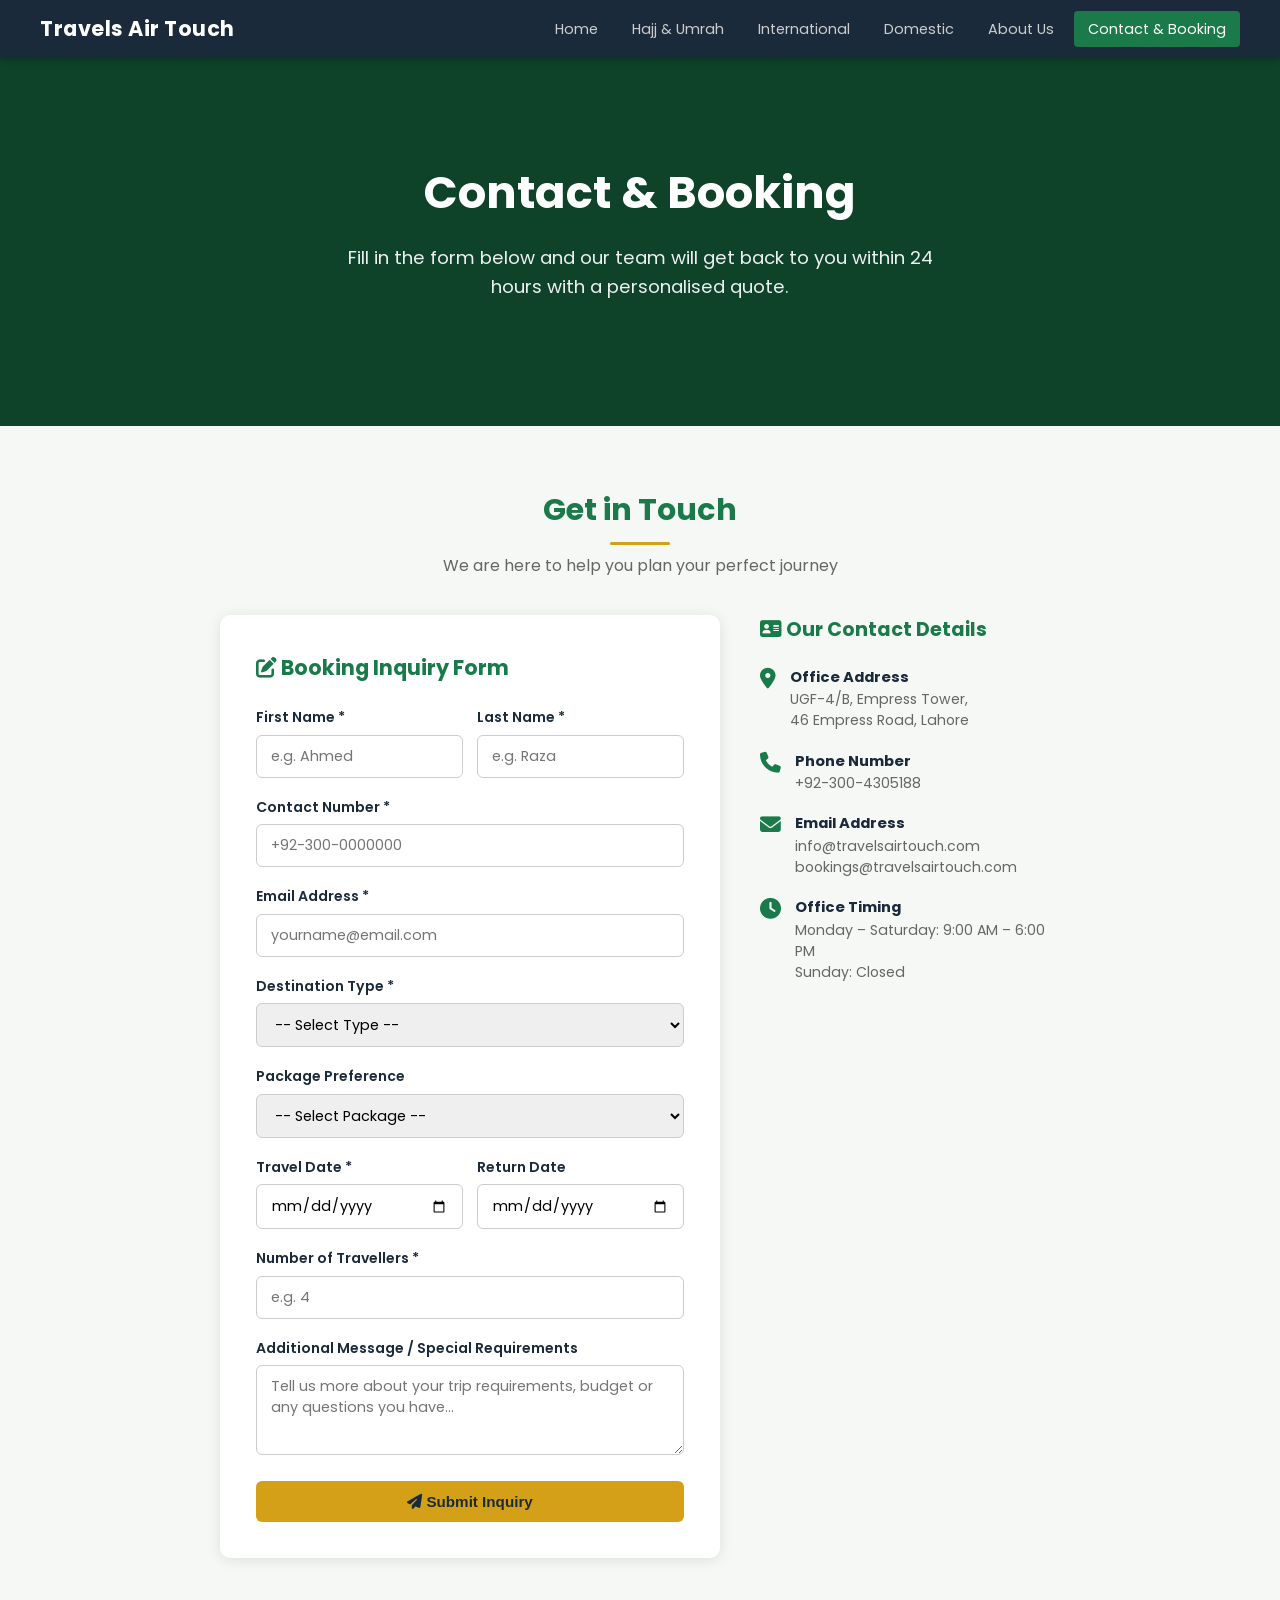
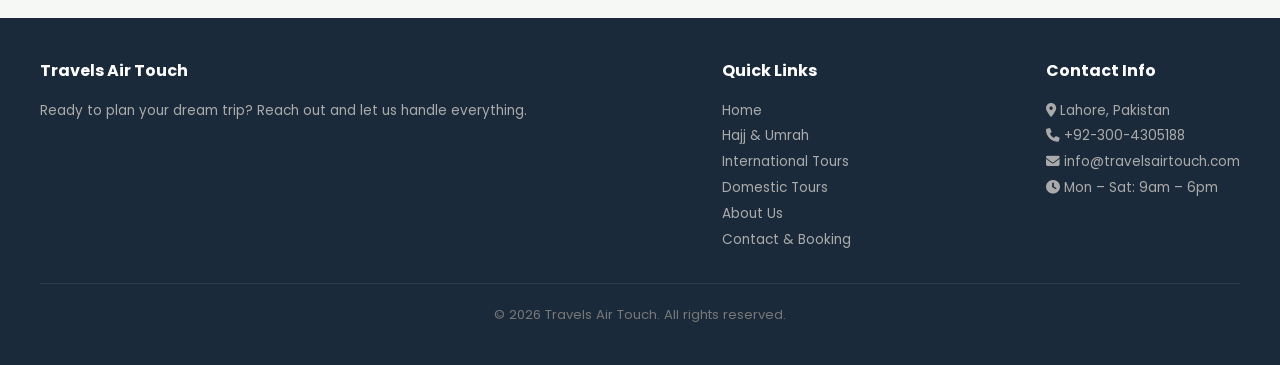
==== contact.html @ 582b8dd6 "Add files via upload" ====
<!DOCTYPE html>
<html lang="en">

<head>
  <meta charset="UTF-8">
  <meta name="viewport" content="width=device-width, initial-scale=1.0">
  <title>Contact &amp; Booking – Travels Air Touch</title>
  <link rel="stylesheet" href="style.css">
  <link rel="stylesheet"
        href="https://cdnjs.cloudflare.com/ajax/libs/font-awesome/6.5.0/css/all.min.css">
</head>

<body>

  <nav>
    <div class="nav-logo">
      <img src="logo.png" alt="Travels Air Touch Logo"
           onerror="this.style.display='none'">
      <span>Travels Air Touch</span>
    </div>
    <ul class="nav-links">
      <li><a href="index.html">Home</a></li>
      <li><a href="hajj-umrah.html">Hajj &amp; Umrah</a></li>
      <li><a href="international.html">International</a></li>
      <li><a href="domestic.html">Domestic</a></li>
      <li><a href="about.html">About Us</a></li>
      <li><a href="contact.html" class="active">Contact &amp; Booking</a></li>
    </ul>
  </nav>

  <!-- Hero -->
  <section class="hero"
    style="background-image: url('https://images.unsplash.com/photo-1521295121783-8a321d551ad2?w=1400&q=80');">
    <h1>Contact &amp; Booking</h1>
    <p>Fill in the form below and our team will get back to you within 24 hours with a personalised quote.</p>
  </section>

  <!-- ============================================================
       CONTACT + BOOKING SECTION
  ============================================================ -->
  <section class="section">
    <h2 class="section-title">Get in Touch</h2>
    <p class="section-subtitle">We are here to help you plan your perfect journey</p>

    <div class="contact-wrapper">

      <!-- ====================================================
           BOOKING INQUIRY FORM
           
           BEGINNER NOTE about HTML forms:
           <form>      = the form container
           <label>     = text that describes a field
           <input>     = a single-line text box
           <select>    = a dropdown list
           <option>    = one item inside the dropdown
           <textarea>  = a multi-line text box
           <button>    = a clickable button
           
           type="text"   → normal text input
           type="email"  → email input (validates @ sign)
           type="tel"    → phone number input
           type="date"   → date picker
           type="number" → number only input
           
           required      → browser will not submit if empty
           placeholder   → grey hint text inside the field
      ==================================================== -->
      <form class="booking-form" action="#" method="post">
        <h3><i class="fa-solid fa-pen-to-square"></i> Booking Inquiry Form</h3>

        <!-- Name fields in one row -->
        <div class="form-row">
          <div class="form-group">
            <label for="first-name">First Name *</label>
            <input type="text" id="first-name" name="first_name"
                   placeholder="e.g. Ahmed" required>
          </div>
          <div class="form-group">
            <label for="last-name">Last Name *</label>
            <input type="text" id="last-name" name="last_name"
                   placeholder="e.g. Raza" required>
          </div>
        </div>

        <!-- Contact number -->
        <div class="form-group">
          <label for="phone">Contact Number *</label>
          <input type="tel" id="phone" name="phone"
                 placeholder="+92-300-0000000" required>
        </div>

        <!-- Email -->
        <div class="form-group">
          <label for="email">Email Address *</label>
          <input type="email" id="email" name="email"
                 placeholder="yourname@email.com" required>
        </div>

        <!-- Destination type (dropdown) -->
        <div class="form-group">
          <label for="dest-type">Destination Type *</label>
          <select id="dest-type" name="destination_type" required>
            <option value="">-- Select Type --</option>
            <option value="hajj">Hajj</option>
            <option value="umrah">Umrah</option>
            <option value="international">International Tour</option>
            <option value="domestic">Domestic Tour</option>
          </select>
        </div>

        <!-- Package preference -->
        <div class="form-group">
          <label for="package">Package Preference</label>
          <select id="package" name="package">
            <option value="">-- Select Package --</option>
            <option value="economy">Economy</option>
            <option value="standard">Standard</option>
            <option value="premium">Premium</option>
            <option value="family">Family Package</option>
            <option value="custom">Custom / Not Sure</option>
          </select>
        </div>

        <!-- Travel dates in one row -->
        <div class="form-row">
          <div class="form-group">
            <label for="travel-date">Travel Date *</label>
            <input type="date" id="travel-date" name="travel_date" required>
          </div>
          <div class="form-group">
            <label for="return-date">Return Date</label>
            <input type="date" id="return-date" name="return_date">
          </div>
        </div>

        <!-- Number of travellers -->
        <div class="form-group">
          <label for="travellers">Number of Travellers *</label>
          <input type="number" id="travellers" name="travellers"
                 min="1" max="50" placeholder="e.g. 4" required>
        </div>

        <!-- Additional message -->
        <div class="form-group">
          <label for="message">Additional Message / Special Requirements</label>
          <textarea id="message" name="message"
                    placeholder="Tell us more about your trip requirements, budget or any questions you have..."></textarea>
        </div>

        <!--
          <button type="submit"> sends the form.
          We apply class="btn" so it gets our gold button style from CSS.
        -->
        <button type="submit" class="btn" style="width:100%;">
          <i class="fa-solid fa-paper-plane"></i> Submit Inquiry
        </button>

      </form><!-- end booking-form -->

      <!-- ====================================================
           COMPANY CONTACT INFORMATION
      ==================================================== -->
      <div class="contact-info">

        <h3><i class="fa-solid fa-address-card"></i> Our Contact Details</h3>

        <!-- Address -->
        <div class="contact-detail">
          <i class="fa-solid fa-location-dot"></i>
          <div>
            <strong>Office Address</strong>
            <p>UGF-4/B, Empress Tower,<br>46 Empress Road, Lahore</p>
          </div>
        </div>

        <!-- Phone -->
        <div class="contact-detail">
          <i class="fa-solid fa-phone"></i>
          <div>
            <strong>Phone Number</strong>
            <p>+92-300-4305188</p>
          </div>
        </div>

        <!-- Email -->
        <div class="contact-detail">
          <i class="fa-solid fa-envelope"></i>
          <div>
            <strong>Email Address</strong>
            <p>info@travelsairtouch.com<br>bookings@travelsairtouch.com</p>
          </div>
        </div>

        <!-- Office hours -->
        <div class="contact-detail">
          <i class="fa-solid fa-clock"></i>
          <div>
            <strong>Office Timing</strong>
            <p>Monday – Saturday: 9:00 AM – 6:00 PM<br>Sunday: Closed</p>
          </div>
        </div>

      </div><!-- end contact-info -->

    </div><!-- end contact-wrapper -->
  </section>

  <!-- Footer -->
  <footer>
    <div class="footer-content">
      <div class="footer-col">
        <h4>Travels Air Touch</h4>
        <p>Ready to plan your dream trip? Reach out and let us handle everything.</p>
      </div>
      <div class="footer-col">
        <h4>Quick Links</h4>
        <ul>
          <li><a href="index.html">Home</a></li>
          <li><a href="hajj-umrah.html">Hajj &amp; Umrah</a></li>
          <li><a href="international.html">International Tours</a></li>
          <li><a href="domestic.html">Domestic Tours</a></li>
          <li><a href="about.html">About Us</a></li>
          <li><a href="contact.html">Contact &amp; Booking</a></li>
        </ul>
      </div>
      <div class="footer-col">
        <h4>Contact Info</h4>
        <p><i class="fa-solid fa-location-dot"></i> Lahore, Pakistan</p>
        <p><i class="fa-solid fa-phone"></i> +92-300-4305188</p>
        <p><i class="fa-solid fa-envelope"></i> info@travelsairtouch.com</p>
        <p><i class="fa-solid fa-clock"></i> Mon – Sat: 9am – 6pm</p>
      </div>
    </div>
    <div class="footer-bottom">
      <p>&copy; 2026 Travels Air Touch. All rights reserved.</p>
    </div>
  </footer>

</body>
</html>
---- style.css ----
/* ============================================================
   style.css  –  Travels Air Touch
   This ONE CSS file is linked by ALL 6 HTML pages.
   
   HOW CSS WORKS (beginner note):
   - We "select" an HTML element and then write rules inside { }
   - Each rule is:  property: value;
   - Example:  color: red;   means "make the text red"
============================================================ */

/* ---------- 1. GOOGLE FONTS IMPORT ----------
   We import Poppins font so every page looks the same.
   @import must be the FIRST thing in the CSS file.
*/
@import url('https://fonts.googleapis.com/css2?family=Poppins:wght@400;600;700&display=swap');

/* ---------- 2. CSS VARIABLES (custom colours) ----------
   :root means "the whole webpage".
   We store our brand colours here so we only change them once.
*/
:root {
    --green:  #1a7a4a;   /* main brand green  */
    --gold:   #d4a017;   /* accent gold       */
    --dark:   #1b2a3b;   /* dark navy text    */
    --light:  #f5f8f5;   /* very light bg     */
    --white:  #ffffff;
    --grey:   #666666;
}

/* ---------- 3. RESET / BASE ----------
   * means "every element".
   box-sizing: border-box makes width/height easier to predict.
*/
* {
    margin: 0;
    padding: 0;
    box-sizing: border-box;
}

body {
    font-family: 'Poppins', sans-serif;
    background-color: var(--light);
    color: var(--dark);
    line-height: 1.6;   /* space between lines */
}

/* Links – remove default underline, add our colour */
a {
    text-decoration: none;
    color: inherit;
}

/* Images fill their container and never overflow */
img {
    max-width: 100%;
    display: block;
}

/* ---------- 4. NAVIGATION BAR ----------
   <nav> is the HTML element we style here.
*/
nav {
    background-color: var(--dark);
    padding: 0 40px;
    display: flex;              /* puts children side-by-side */
    align-items: center;        /* vertical centre            */
    justify-content: space-between;  /* logo left, links right */
    position: sticky;           /* sticks to top while scrolling */
    top: 0;
    z-index: 100;               /* stays above other content   */
    box-shadow: 0 2px 8px rgba(0,0,0,0.3);
}

/* Logo area inside nav */
.nav-logo {
    display: flex;
    align-items: center;
    gap: 10px;                  /* space between logo image and text */
    padding: 12px 0;
}

/* The <img> tag used for the logo */
.nav-logo img {
    width: 48px;
    height: 48px;
    border-radius: 8px;
    object-fit: contain;
    background-color: var(--white);
    padding: 4px;
}

/* Company name text next to logo */
.nav-logo span {
    color: var(--white);
    font-size: 1.3rem;
    font-weight: 700;
    letter-spacing: 0.5px;
}

/* The container holding all nav links */
.nav-links {
    display: flex;
    list-style: none;           /* removes bullet points from <ul> */
    gap: 6px;
}

/* Each nav link */
.nav-links a {
    color: #cccccc;
    padding: 8px 14px;
    border-radius: 4px;
    font-size: 0.9rem;
    transition: background-color 0.25s, color 0.25s;  /* smooth hover */
}

/* Hover state – when mouse is over a link */
.nav-links a:hover,
.nav-links a.active {
    background-color: var(--green);
    color: var(--white);
}

/* ---------- 5. HERO BANNER ----------
   A full-width banner at the top of the page.
   background-image is set per-page with an inline style.
*/
.hero {
    background-color: var(--green);   /* fallback colour if no image */
    background-size: cover;
    background-position: center;
    background-repeat: no-repeat;
    padding: 100px 40px;
    text-align: center;
    color: var(--white);
    position: relative;
}

/* Dark overlay on top of hero image so text is readable */
.hero::before {
    content: '';                /* required for pseudo-elements */
    position: absolute;
    inset: 0;                   /* shorthand for top/right/bottom/left: 0 */
    background-color: rgba(0, 0, 0, 0.45);
}

/* All hero text must be on top of the overlay */
.hero * {
    position: relative;
    z-index: 1;
}

.hero h1 {
    font-size: 2.8rem;
    margin-bottom: 14px;
}

.hero p {
    font-size: 1.15rem;
    max-width: 600px;
    margin: 0 auto 24px;
    opacity: 0.92;
}

/* ---------- 6. BUTTONS ---------- */
.btn {
    display: inline-block;
    background-color: var(--gold);
    color: var(--dark);
    padding: 12px 28px;
    border-radius: 6px;
    font-weight: 600;
    font-size: 0.95rem;
    transition: background-color 0.25s, transform 0.15s;
    border: none;
    cursor: pointer;
}

.btn:hover {
    background-color: #b8860b;  /* slightly darker gold on hover */
    transform: translateY(-2px);
}

.btn-outline {
    background-color: transparent;
    border: 2px solid var(--green);
    color: var(--green);
}

.btn-outline:hover {
    background-color: var(--green);
    color: var(--white);
    transform: translateY(-2px);
}

/* ---------- 7. SECTION WRAPPER ----------
   .section is used on every section of content to give padding.
*/
.section {
    padding: 60px 40px;
    max-width: 1200px;      /* content never gets too wide on big screens */
    margin: 0 auto;         /* centres the content horizontally */
}

/* Section heading style */
.section-title {
    font-size: 1.9rem;
    color: var(--green);
    margin-bottom: 8px;
    text-align: center;
}

/* Small subtitle below section heading */
.section-subtitle {
    text-align: center;
    color: var(--grey);
    margin-bottom: 36px;
    font-size: 1rem;
}

/* Horizontal line under section titles */
.section-title::after {
    content: '';
    display: block;
    width: 60px;
    height: 3px;
    background-color: var(--gold);
    margin: 8px auto 0;
    border-radius: 2px;
}

/* ---------- 8. CARDS GRID ----------
   A flexible grid that wraps automatically.
*/
.cards-grid {
    display: flex;
    flex-wrap: wrap;            /* cards go to next line if no space */
    gap: 24px;
    justify-content: center;
}

/* Individual card */
.card {
    background-color: var(--white);
    border-radius: 10px;
    box-shadow: 0 2px 12px rgba(0,0,0,0.09);
    overflow: hidden;           /* hides anything outside the rounded corners */
    width: 280px;
    transition: transform 0.25s, box-shadow 0.25s;
}

.card:hover {
    transform: translateY(-5px);
    box-shadow: 0 8px 24px rgba(0,0,0,0.15);
}

/* Image inside card */
.card-img {
    width: 100%;
    height: 180px;
    object-fit: cover;          /* crop the image nicely to fill space */
}

/* Text area inside card */
.card-body {
    padding: 16px;
}

.card-body h3 {
    font-size: 1.05rem;
    margin-bottom: 6px;
    color: var(--dark);
}

.card-body p {
    font-size: 0.88rem;
    color: var(--grey);
    margin-bottom: 10px;
}

/* Price tag on card */
.card-price {
    font-size: 1rem;
    font-weight: 700;
    color: var(--green);
}

/* Duration badge on card */
.card-badge {
    display: inline-block;
    background-color: var(--light);
    border: 1px solid var(--green);
    color: var(--green);
    font-size: 0.75rem;
    padding: 2px 8px;
    border-radius: 20px;
    margin-bottom: 8px;
}

/* ---------- 9. OVERVIEW / QUICK LINKS BOXES (home page) ---------- */
.overview-grid {
    display: flex;
    flex-wrap: wrap;
    gap: 24px;
    justify-content: center;
    margin-top: 30px;
}

.overview-box {
    background-color: var(--white);
    border-top: 4px solid var(--green);
    border-radius: 8px;
    padding: 28px 24px;
    width: 280px;
    text-align: center;
    box-shadow: 0 2px 10px rgba(0,0,0,0.08);
    transition: transform 0.2s;
}

.overview-box:hover {
    transform: translateY(-4px);
}

.overview-box i {
    font-size: 2.2rem;
    color: var(--green);
    margin-bottom: 12px;
}

.overview-box h3 {
    margin-bottom: 8px;
    font-size: 1.1rem;
}

.overview-box p {
    font-size: 0.87rem;
    color: var(--grey);
    margin-bottom: 14px;
}

/* ---------- 10. PRICING TABLE (Hajj/Umrah page) ---------- */
.pricing-table {
    width: 100%;
    border-collapse: collapse;     /* removes space between cells */
    margin-top: 16px;
    font-size: 0.92rem;
}

.pricing-table th,
.pricing-table td {
    border: 1px solid #ddd;
    padding: 12px 16px;
    text-align: center;
}

.pricing-table thead {
    background-color: var(--green);
    color: var(--white);
}

.pricing-table tbody tr:nth-child(even) {
    background-color: #f0f6f2;  /* alternating row colour */
}

.pricing-table .check {
    color: var(--green);
    font-weight: 700;
    font-size: 1rem;
}

.pricing-table .cross {
    color: #cc0000;
    font-weight: 700;
}

/* ---------- 11. INFO BOX (visa info etc.) ---------- */
.info-box {
    background-color: #e8f5ee;
    border-left: 5px solid var(--green);
    padding: 20px 24px;
    border-radius: 6px;
    margin: 30px 0;
}

.info-box h3 {
    color: var(--green);
    margin-bottom: 8px;
}

.info-box ul {
    padding-left: 20px;
}

.info-box li {
    margin-bottom: 6px;
    font-size: 0.92rem;
    color: var(--dark);
}

/* ---------- 12. GALLERY ---------- */
.gallery {
    display: flex;
    flex-wrap: wrap;
    gap: 12px;
    justify-content: center;
    margin-top: 20px;
}

.gallery img {
    width: 260px;
    height: 180px;
    object-fit: cover;
    border-radius: 8px;
    box-shadow: 0 2px 8px rgba(0,0,0,0.12);
    transition: transform 0.2s;
}

.gallery img:hover {
    transform: scale(1.03);
}

/* ---------- 13. ABOUT PAGE – TEAM CARDS ---------- */
.team-grid {
    display: flex;
    flex-wrap: wrap;
    gap: 24px;
    justify-content: center;
}

.team-card {
    background-color: var(--white);
    border-radius: 10px;
    text-align: center;
    padding: 30px 24px;
    width: 220px;
    box-shadow: 0 2px 12px rgba(0,0,0,0.09);
}

.team-avatar {
    width: 80px;
    height: 80px;
    border-radius: 50%;       /* makes image a circle */
    object-fit: cover;
    margin: 0 auto 14px;
    border: 3px solid var(--green);
}

.team-card h4 {
    font-size: 1rem;
    margin-bottom: 4px;
}

.team-card p {
    font-size: 0.82rem;
    color: var(--grey);
}

/* Why choose us – icon list */
.why-list {
    display: flex;
    flex-wrap: wrap;
    gap: 20px;
    justify-content: center;
    margin-top: 20px;
}

.why-item {
    background-color: var(--white);
    border-radius: 8px;
    padding: 20px;
    width: 240px;
    text-align: center;
    box-shadow: 0 2px 8px rgba(0,0,0,0.07);
}

.why-item i {
    font-size: 2rem;
    color: var(--gold);
    margin-bottom: 10px;
}

.why-item h4 {
    margin-bottom: 6px;
    font-size: 0.95rem;
}

.why-item p {
    font-size: 0.83rem;
    color: var(--grey);
}

/* ---------- 14. CONTACT FORM ---------- */
.contact-wrapper {
    display: flex;
    flex-wrap: wrap;
    gap: 40px;
    justify-content: center;
}

/* The booking form */
.booking-form {
    background-color: var(--white);
    padding: 36px;
    border-radius: 10px;
    box-shadow: 0 2px 14px rgba(0,0,0,0.1);
    width: 500px;
}

.booking-form h3 {
    color: var(--green);
    font-size: 1.3rem;
    margin-bottom: 22px;
}

/* Rows inside the form */
.form-group {
    margin-bottom: 18px;
}

.form-group label {
    display: block;             /* label goes on its own line */
    font-size: 0.88rem;
    font-weight: 600;
    margin-bottom: 6px;
    color: var(--dark);
}

/* All input / select / textarea fields */
.form-group input,
.form-group select,
.form-group textarea {
    width: 100%;
    padding: 10px 14px;
    border: 1px solid #ccc;
    border-radius: 6px;
    font-family: 'Poppins', sans-serif;
    font-size: 0.9rem;
    outline: none;
    transition: border-color 0.2s;
}

/* Highlight border when user clicks into field */
.form-group input:focus,
.form-group select:focus,
.form-group textarea:focus {
    border-color: var(--green);
}

.form-group textarea {
    resize: vertical;           /* user can resize textarea up/down only */
    min-height: 90px;
}

/* Two fields side-by-side using flex */
.form-row {
    display: flex;
    gap: 14px;
}

.form-row .form-group {
    flex: 1;                    /* each takes equal space */
}

/* Company contact info panel */
.contact-info {
    width: 300px;
}

.contact-info h3 {
    color: var(--green);
    font-size: 1.2rem;
    margin-bottom: 20px;
}

.contact-detail {
    display: flex;
    align-items: flex-start;
    gap: 14px;
    margin-bottom: 18px;
}

.contact-detail i {
    font-size: 1.3rem;
    color: var(--green);
    margin-top: 2px;
}

.contact-detail p {
    font-size: 0.88rem;
    color: var(--grey);
    line-height: 1.5;
}

.contact-detail strong {
    display: block;
    color: var(--dark);
    font-size: 0.92rem;
}

/* Social media icons row */
.social-links {
    display: flex;
    gap: 12px;
    margin-top: 20px;
}

.social-links a {
    display: inline-flex;
    align-items: center;
    justify-content: center;
    width: 40px;
    height: 40px;
    background-color: var(--green);
    color: var(--white);
    border-radius: 50%;
    font-size: 1rem;
    transition: background-color 0.2s, transform 0.2s;
}

.social-links a:hover {
    background-color: var(--gold);
    color: var(--dark);
    transform: scale(1.1);
}

/* ---------- 15. FOOTER ---------- */
footer {
    background-color: var(--dark);
    color: #cccccc;
    padding: 40px;
}

.footer-content {
    max-width: 1200px;
    margin: 0 auto;
    display: flex;
    flex-wrap: wrap;
    gap: 40px;
    justify-content: space-between;
}

.footer-col h4 {
    color: var(--white);
    margin-bottom: 14px;
    font-size: 1rem;
}

.footer-col p,
.footer-col li {
    font-size: 0.85rem;
    line-height: 1.9;
    color: #aaaaaa;
    list-style: none;
}

.footer-col a {
    color: #aaaaaa;
    transition: color 0.2s;
}

.footer-col a:hover {
    color: var(--gold);
}

/* The very bottom strip of the footer */
.footer-bottom {
    text-align: center;
    margin-top: 30px;
    padding-top: 20px;
    border-top: 1px solid #2e3e50;
    font-size: 0.82rem;
    color: #777;
    max-width: 1200px;
    margin: 30px auto 0;
}

/* ---------- 16. REGION HEADING (international page) ---------- */
.region-heading {
    font-size: 1.2rem;
    color: var(--dark);
    border-left: 4px solid var(--gold);
    padding-left: 12px;
    margin: 30px 0 18px;
    font-weight: 600;
}

/* ---------- 17. SEASONAL BADGE (domestic page) ---------- */
.season-badge {
    display: inline-block;
    padding: 3px 10px;
    border-radius: 20px;
    font-size: 0.75rem;
    font-weight: 600;
    margin-bottom: 6px;
}

.summer { background-color: #fff3cd; color: #856404; }
.winter { background-color: #cfe2ff; color: #084298; }

/* ---------- 18. ABOUT COMPANY BIO ---------- */
.company-bio {
    max-width: 800px;
    margin: 0 auto;
    font-size: 0.95rem;
    color: var(--dark);
    text-align: center;
    line-height: 1.9;
}

/* ---------- 19. UTILITY CLASSES ---------- */
.text-center { text-align: center; }
.mt-20 { margin-top: 20px; }
.mb-20 { margin-bottom: 20px; }

/* Highlighted number / stat boxes */
.stat-box {
    background-color: var(--green);
    color: var(--white);
    padding: 24px;
    border-radius: 8px;
    text-align: center;
    min-width: 160px;
}

.stat-box h2 {
    font-size: 2rem;
    margin-bottom: 4px;
}

.stat-box p {
    font-size: 0.85rem;
    opacity: 0.88;
}

.stats-row {
    display: flex;
    flex-wrap: wrap;
    gap: 16px;
    justify-content: center;
    margin-top: 30px;
}

/* Light horizontal divider */
.divider {
    border: none;
    border-top: 1px solid #dde7dd;
    margin: 40px auto;
    max-width: 1200px;
}
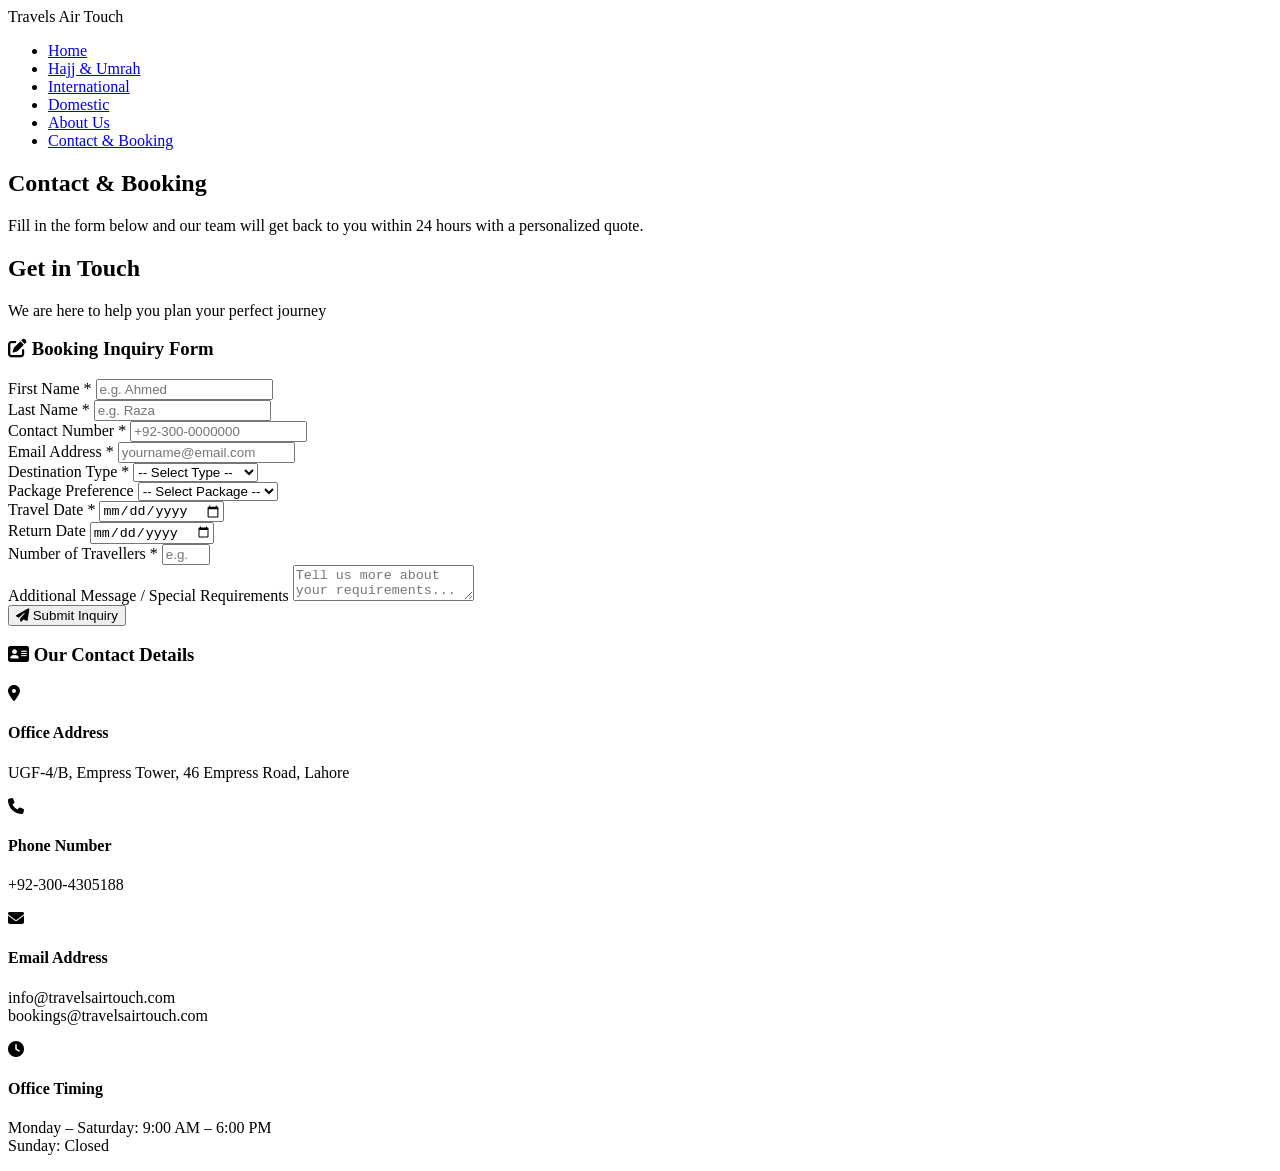
==== commit 95f3f6f3: "Add files via upload" ====
--- a/contact.html
+++ b/contact.html
@@ -1,240 +1,141 @@
-<!DOCTYPE html>
-<html lang="en">
-
-<head>
-  <meta charset="UTF-8">
-  <meta name="viewport" content="width=device-width, initial-scale=1.0">
-  <title>Contact &amp; Booking – Travels Air Touch</title>
-  <link rel="stylesheet" href="style.css">
-  <link rel="stylesheet"
-        href="https://cdnjs.cloudflare.com/ajax/libs/font-awesome/6.5.0/css/all.min.css">
-</head>
-
-<body>
-
-  <nav>
-    <div class="nav-logo">
-      <img src="logo.png" alt="Travels Air Touch Logo"
-           onerror="this.style.display='none'">
-      <span>Travels Air Touch</span>
-    </div>
-    <ul class="nav-links">
-      <li><a href="index.html">Home</a></li>
-      <li><a href="hajj-umrah.html">Hajj &amp; Umrah</a></li>
-      <li><a href="international.html">International</a></li>
-      <li><a href="domestic.html">Domestic</a></li>
-      <li><a href="about.html">About Us</a></li>
-      <li><a href="contact.html" class="active">Contact &amp; Booking</a></li>
-    </ul>
-  </nav>
-
-  <!-- Hero -->
-  <section class="hero"
-    style="background-image: url('https://images.unsplash.com/photo-1521295121783-8a321d551ad2?w=1400&q=80');">
-    <h1>Contact &amp; Booking</h1>
-    <p>Fill in the form below and our team will get back to you within 24 hours with a personalised quote.</p>
-  </section>
-
-  <!-- ============================================================
-       CONTACT + BOOKING SECTION
-  ============================================================ -->
-  <section class="section">
-    <h2 class="section-title">Get in Touch</h2>
-    <p class="section-subtitle">We are here to help you plan your perfect journey</p>
-
-    <div class="contact-wrapper">
-
-      <!-- ====================================================
-           BOOKING INQUIRY FORM
-           
-           BEGINNER NOTE about HTML forms:
-           <form>      = the form container
-           <label>     = text that describes a field
-           <input>     = a single-line text box
-           <select>    = a dropdown list
-           <option>    = one item inside the dropdown
-           <textarea>  = a multi-line text box
-           <button>    = a clickable button
-           
-           type="text"   → normal text input
-           type="email"  → email input (validates @ sign)
-           type="tel"    → phone number input
-           type="date"   → date picker
-           type="number" → number only input
-           
-           required      → browser will not submit if empty
-           placeholder   → grey hint text inside the field
-      ==================================================== -->
-      <form class="booking-form" action="#" method="post">
-        <h3><i class="fa-solid fa-pen-to-square"></i> Booking Inquiry Form</h3>
-
-        <!-- Name fields in one row -->
-        <div class="form-row">
-          <div class="form-group">
-            <label for="first-name">First Name *</label>
-            <input type="text" id="first-name" name="first_name"
-                   placeholder="e.g. Ahmed" required>
-          </div>
-          <div class="form-group">
-            <label for="last-name">Last Name *</label>
-            <input type="text" id="last-name" name="last_name"
-                   placeholder="e.g. Raza" required>
-          </div>
-        </div>
-
-        <!-- Contact number -->
-        <div class="form-group">
-          <label for="phone">Contact Number *</label>
-          <input type="tel" id="phone" name="phone"
-                 placeholder="+92-300-0000000" required>
-        </div>
-
-        <!-- Email -->
-        <div class="form-group">
-          <label for="email">Email Address *</label>
-          <input type="email" id="email" name="email"
-                 placeholder="yourname@email.com" required>
-        </div>
-
-        <!-- Destination type (dropdown) -->
-        <div class="form-group">
-          <label for="dest-type">Destination Type *</label>
-          <select id="dest-type" name="destination_type" required>
-            <option value="">-- Select Type --</option>
-            <option value="hajj">Hajj</option>
-            <option value="umrah">Umrah</option>
-            <option value="international">International Tour</option>
-            <option value="domestic">Domestic Tour</option>
-          </select>
-        </div>
-
-        <!-- Package preference -->
-        <div class="form-group">
-          <label for="package">Package Preference</label>
-          <select id="package" name="package">
-            <option value="">-- Select Package --</option>
-            <option value="economy">Economy</option>
-            <option value="standard">Standard</option>
-            <option value="premium">Premium</option>
-            <option value="family">Family Package</option>
-            <option value="custom">Custom / Not Sure</option>
-          </select>
-        </div>
-
-        <!-- Travel dates in one row -->
-        <div class="form-row">
-          <div class="form-group">
-            <label for="travel-date">Travel Date *</label>
-            <input type="date" id="travel-date" name="travel_date" required>
-          </div>
-          <div class="form-group">
-            <label for="return-date">Return Date</label>
-            <input type="date" id="return-date" name="return_date">
-          </div>
-        </div>
-
-        <!-- Number of travellers -->
-        <div class="form-group">
-          <label for="travellers">Number of Travellers *</label>
-          <input type="number" id="travellers" name="travellers"
-                 min="1" max="50" placeholder="e.g. 4" required>
-        </div>
-
-        <!-- Additional message -->
-        <div class="form-group">
-          <label for="message">Additional Message / Special Requirements</label>
-          <textarea id="message" name="message"
-                    placeholder="Tell us more about your trip requirements, budget or any questions you have..."></textarea>
-        </div>
-
-        <!--
-          <button type="submit"> sends the form.
-          We apply class="btn" so it gets our gold button style from CSS.
-        -->
-        <button type="submit" class="btn" style="width:100%;">
-          <i class="fa-solid fa-paper-plane"></i> Submit Inquiry
-        </button>
-
-      </form><!-- end booking-form -->
-
-      <!-- ====================================================
-           COMPANY CONTACT INFORMATION
-      ==================================================== -->
-      <div class="contact-info">
-
-        <h3><i class="fa-solid fa-address-card"></i> Our Contact Details</h3>
-
-        <!-- Address -->
-        <div class="contact-detail">
-          <i class="fa-solid fa-location-dot"></i>
-          <div>
-            <strong>Office Address</strong>
-            <p>UGF-4/B, Empress Tower,<br>46 Empress Road, Lahore</p>
-          </div>
-        </div>
-
-        <!-- Phone -->
-        <div class="contact-detail">
-          <i class="fa-solid fa-phone"></i>
-          <div>
-            <strong>Phone Number</strong>
-            <p>+92-300-4305188</p>
-          </div>
-        </div>
-
-        <!-- Email -->
-        <div class="contact-detail">
-          <i class="fa-solid fa-envelope"></i>
-          <div>
-            <strong>Email Address</strong>
-            <p>info@travelsairtouch.com<br>bookings@travelsairtouch.com</p>
-          </div>
-        </div>
-
-        <!-- Office hours -->
-        <div class="contact-detail">
-          <i class="fa-solid fa-clock"></i>
-          <div>
-            <strong>Office Timing</strong>
-            <p>Monday – Saturday: 9:00 AM – 6:00 PM<br>Sunday: Closed</p>
-          </div>
-        </div>
-
-      </div><!-- end contact-info -->
-
-    </div><!-- end contact-wrapper -->
-  </section>
-
-  <!-- Footer -->
-  <footer>
-    <div class="footer-content">
-      <div class="footer-col">
-        <h4>Travels Air Touch</h4>
-        <p>Ready to plan your dream trip? Reach out and let us handle everything.</p>
-      </div>
-      <div class="footer-col">
-        <h4>Quick Links</h4>
-        <ul>
-          <li><a href="index.html">Home</a></li>
-          <li><a href="hajj-umrah.html">Hajj &amp; Umrah</a></li>
-          <li><a href="international.html">International Tours</a></li>
-          <li><a href="domestic.html">Domestic Tours</a></li>
-          <li><a href="about.html">About Us</a></li>
-          <li><a href="contact.html">Contact &amp; Booking</a></li>
-        </ul>
-      </div>
-      <div class="footer-col">
-        <h4>Contact Info</h4>
-        <p><i class="fa-solid fa-location-dot"></i> Lahore, Pakistan</p>
-        <p><i class="fa-solid fa-phone"></i> +92-300-4305188</p>
-        <p><i class="fa-solid fa-envelope"></i> info@travelsairtouch.com</p>
-        <p><i class="fa-solid fa-clock"></i> Mon – Sat: 9am – 6pm</p>
-      </div>
-    </div>
-    <div class="footer-bottom">
-      <p>&copy; 2026 Travels Air Touch. All rights reserved.</p>
-    </div>
-  </footer>
-
-</body>
-</html>
+<!DOCTYPE html>
+<html lang="en">
+<head>
+  <meta charset="UTF-8">
+  <meta name="viewport" content="width=device-width, initial-scale=1.0">
+  <title>Contact & Booking – Travels Air Touch</title>
+  <link rel="stylesheet" href="../Styles/common.css">
+  <link rel="stylesheet" href="../Styles/contact.css">
+  <link rel="stylesheet" href="https://cdnjs.cloudflare.com/ajax/libs/font-awesome/6.5.0/css/all.min.css">
+</head>
+<body>
+  <nav>
+    <div class="nav-logo">
+      <img src="logo.png" alt="Travels Air Touch Logo" onerror="this.style.display='none'">
+      <span>Travels Air Touch</span>
+    </div>
+    <ul class="nav-links">
+      <li><a href="../index.html">Home</a></li>
+      <li><a href="hajj-umrah.html">Hajj & Umrah</a></li>
+      <li><a href="international.html">International</a></li>
+      <li><a href="domestic.html">Domestic</a></li>
+      <li><a href="about.html">About Us</a></li>
+      <li><a href="contact.html" class="active">Contact & Booking</a></li>
+    </ul>
+  </nav>
+
+  <section class="hero" style="background-image: url('https://images.unsplash.com/photo-1521295121783-8a321d551ad2?w=1400&q=80');">
+    <h1>Contact & Booking</h1>
+    <p>Fill in the form below and our team will get back to you within 24 hours with a personalized quote.</p>
+  </section>
+
+  <section class="section">
+    <h2 class="section-title">Get in Touch</h2>
+    <p class="section-subtitle">We are here to help you plan your perfect journey</p>
+
+    <div class="contact-wrapper">
+      <form class="booking-form" action="#" method="post">
+        <h3><i class="fa-solid fa-pen-to-square"></i> Booking Inquiry Form</h3>
+
+        <div class="form-row">
+          <div class="form-group">
+            <label for="first-name">First Name *</label>
+            <input type="text" id="first-name" name="first_name" placeholder="e.g. Ahmed" required>
+          </div>
+          <div class="form-group">
+            <label for="last-name">Last Name *</label>
+            <input type="text" id="last-name" name="last_name" placeholder="e.g. Raza" required>
+          </div>
+        </div>
+
+        <div class="form-group">
+          <label for="phone">Contact Number *</label>
+          <input type="tel" id="phone" name="phone" placeholder="+92-300-0000000" required>
+        </div>
+
+        <div class="form-group">
+          <label for="email">Email Address *</label>
+          <input type="email" id="email" name="email" placeholder="yourname@email.com" required>
+        </div>
+
+        <div class="form-group">
+          <label for="dest-type">Destination Type *</label>
+          <select id="dest-type" name="destination_type" required>
+            <option value="">-- Select Type --</option>
+            <option value="hajj">Hajj</option>
+            <option value="umrah">Umrah</option>
+            <option value="international">International Tour</option>
+            <option value="domestic">Domestic Tour</option>
+          </select>
+        </div>
+
+        <div class="form-group">
+          <label for="package">Package Preference</label>
+          <select id="package" name="package">
+            <option value="">-- Select Package --</option>
+            <option value="economy">Economy</option>
+            <option value="standard">Standard</option>
+            <option value="premium">Premium</option>
+            <option value="family">Family Package</option>
+            <option value="custom">Custom / Not Sure</option>
+          </select>
+        </div>
+
+        <div class="form-row">
+          <div class="form-group">
+            <label for="travel-date">Travel Date *</label>
+            <input type="date" id="travel-date" name="travel_date" required>
+          </div>
+          <div class="form-group">
+            <label for="return-date">Return Date</label>
+            <input type="date" id="return-date" name="return_date">
+          </div>
+        </div>
+
+        <div class="form-group">
+          <label for="travellers">Number of Travellers *</label>
+          <input type="number" id="travellers" name="travellers" min="1" max="50" placeholder="e.g. 4" required>
+        </div>
+
+        <div class="form-group">
+          <label for="message">Additional Message / Special Requirements</label>
+          <textarea id="message" name="message" placeholder="Tell us more about your requirements..."></textarea>
+        </div>
+
+        <button type="submit" class="form-submit">
+          <i class="fa-solid fa-paper-plane"></i> Submit Inquiry
+        </button>
+      </form>
+
+      <div class="contact-info">
+        <h3><i class="fa-solid fa-address-card"></i> Our Contact Details</h3>
+
+        <div class="info-item">
+          <i class="fa-solid fa-location-dot"></i>
+          <h4>Office Address</h4>
+          <p>UGF-4/B, Empress Tower, 46 Empress Road, Lahore</p>
+        </div>
+
+        <div class="info-item">
+          <i class="fa-solid fa-phone"></i>
+          <h4>Phone Number</h4>
+          <p>+92-300-4305188</p>
+        </div>
+
+        <div class="info-item">
+          <i class="fa-solid fa-envelope"></i>
+          <h4>Email Address</h4>
+          <p>info@travelsairtouch.com<br>bookings@travelsairtouch.com</p>
+        </div>
+
+        <div class="info-item">
+          <i class="fa-solid fa-clock"></i>
+          <h4>Office Timing</h4>
+          <p>Monday – Saturday: 9:00 AM – 6:00 PM<br>Sunday: Closed</p>
+        </div>
+      </div>
+    </div>
+  </section>
+
+</body>
+</html>
